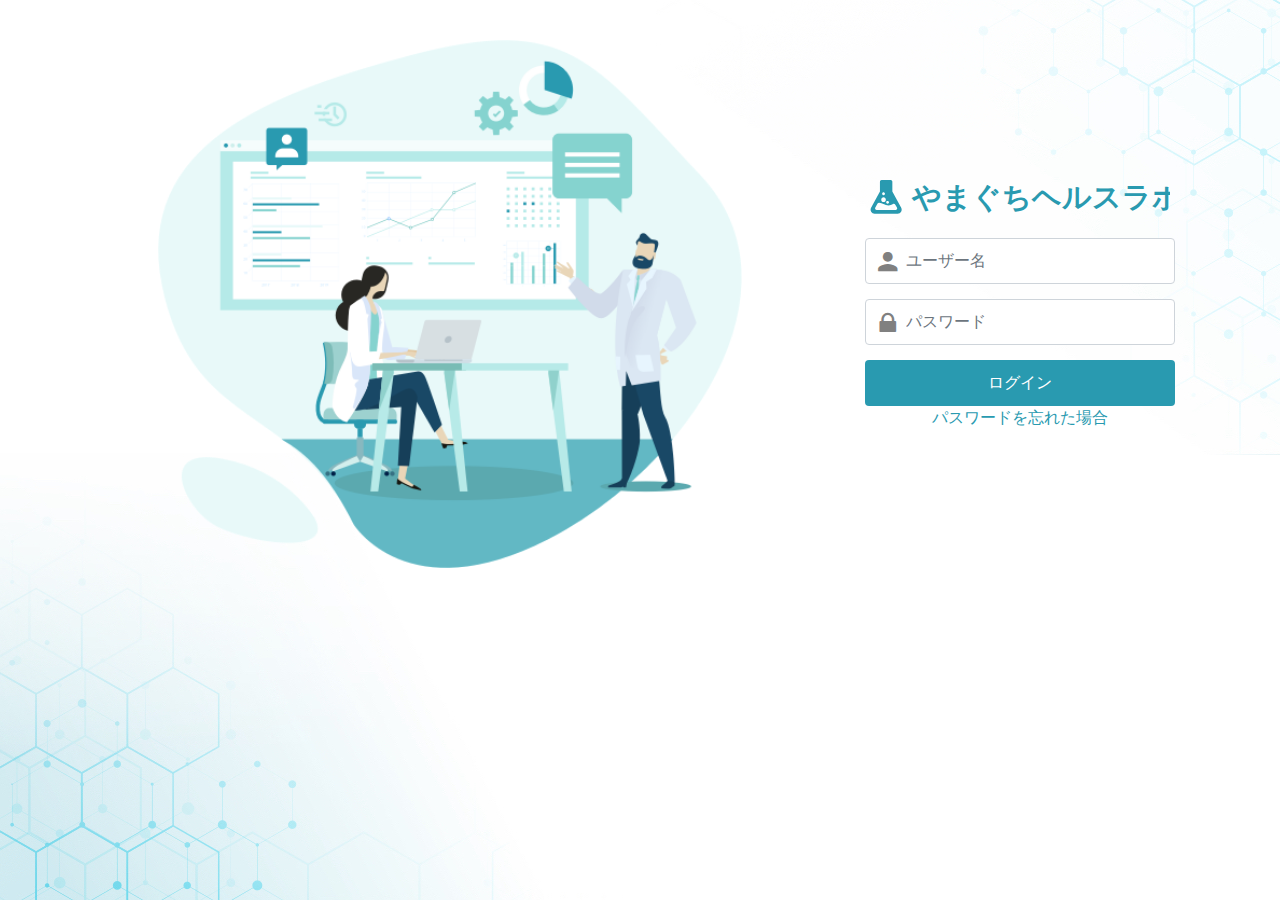
==== index.html @ 2f31c8d9 "update" ====
<!doctype html>
<html lang="en">
  <head>
    <meta charset="utf-8">
    <meta name="viewport" content="width=device-width, initial-scale=1, shrink-to-fit=no">
    <meta name="description" content="">
    <meta name="author" content="">

    <title>やまぐちヘルスラボ</title>
    <link rel="icon" type="image/png" href="assets/img/favicon.png" />
    <link href="assets/lib/bootstrap/css/bootstrap.min.css" rel="stylesheet">
    <link href="assets/css/style.css" rel="stylesheet">

  </head>

  <body class="text-center">
    <div class="bg-top"></div>
    <div class="bg-bottom"></div>
    <div class="container">
        <div class="row">
          <div class="col-sm-8">
            <div class="img-login">
                <img src="assets/img/img_login.png" width="80%" >
            </div>
          </div>
          <div class="col-sm-4">
            <form action="dashboard.html" class="form-signin">
              <img class="mb-4" src="assets/img/logo.svg" alt="" width="300" height="auto">
              
              <div class="input-container">
                <span class="icon-field icon-user"></span>
                <input class="form-control input-field" type="text" placeholder="ユーザー名" name="usrnm" required >
              </div>
              <div class="input-container">
                <span class="icon-field icon-password"></span>
                <input class="form-control input-field" type="password" placeholder="パスワード" name="password" required >
              </div>
             
              <button class="btn btn-md btn-tosca btn-block" type="submit">ログイン</button>
              <a href="#" class="color-tosca">パスワードを忘れた場合</a>
            </form>
          </div>
        </div>
      </div>
  </body>
</html>
---- assets/css/style.css ----
@font-face {
    font-family: 'YuGothic';
    src: url('../fonts/YuGothic-Medium.eot');
    src: url('../fonts/YuGothic-Medium.eot?#iefix') format('embedded-opentype'),
        url('../fonts/YuGothic-Medium.woff2') format('woff2'),
        url('../fonts/YuGothic-Medium.woff') format('woff'),
        url('../fonts/YuGothic-Medium.ttf') format('truetype');
    font-weight: 500;
    font-style: normal;
    font-display: swap;
}

@font-face {
    font-family: 'YuGothic';
    src: url('../fonts/YuGothic-Bold.eot');
    src: url('../fonts/YuGothic-Bold.eot?#iefix') format('embedded-opentype'),
        url('../fonts/YuGothic-Bold.woff2') format('woff2'),
        url('../fonts/YuGothic-Bold.woff') format('woff'),
        url('../fonts/YuGothic-Bold.ttf') format('truetype');
    font-weight: bold;
    font-style: normal;
    font-display: swap;
}

@font-face {
    font-family: 'yamaguchi';
    src:  url('../fonts/ico-yamaguchi/ico-yamaguchi.eot');
    src:  url('../fonts/ico-yamaguchi/ico-yamaguchi.eot#iefix') format('embedded-opentype'),
      url('../fonts/ico-yamaguchi/ico-yamaguchi.ttf') format('truetype'),
      url('../fonts/ico-yamaguchi/ico-yamaguchi.woff') format('woff'),
      url('../fonts/ico-yamaguchi/ico-yamaguchi.svg#ico-yamaguchi') format('svg');
    font-weight: normal;
    font-style: normal;
    font-display: block;
}

[class^="icon-"], [class*=" icon-"] {
    /* use !important to prevent issues with browser extensions that change fonts */
    font-family: 'yamaguchi' !important;
    speak: never;
    font-style: normal;
    font-weight: normal;
    font-variant: normal;
    text-transform: none;
    line-height: 1;
  
    /* Better Font Rendering =========== */
    -webkit-font-smoothing: antialiased;
    -moz-osx-font-smoothing: grayscale;
  }
  
  .icon-add:before {
    content: "\e900";
  }
  .icon-search:before {
    content: "\e901";
  }
  .icon-close:before {
    content: "\e902";
  }
  .icon-download:before {
    content: "\e903";
  }
  .icon-edit:before {
    content: "\e904";
  }
  .icon-edit2:before {
    content: "\e905";
  }
  .icon-home:before {
    content: "\e906";
  }
  .icon-logo:before {
    content: "\e907";
  }
  .icon-member:before {
    content: "\e908";
  }
  .icon-menu:before {
    content: "\e909";
  }
  .icon-minus:before {
    content: "\e90a";
  }
  .icon-next:before {
    content: "\e90b";
  }
  .icon-password:before {
    content: "\e90c";
  }
  .icon-plus:before {
    content: "\e90d";
  }
  .icon-prev:before {
    content: "\e90e";
  }
  .icon-role:before {
    content: "\e90f";
  }
  .icon-screening:before {
    content: "\e910";
  }
  .icon-setting:before {
    content: "\e911";
  }
  .icon-trash:before {
    content: "\e912";
  }
  .icon-upload:before {
    content: "\e913";
  }
  .icon-user:before {
    content: "\e914";
  }
  .icon-view:before {
    content: "\e915";
  }

html,
body {
  height: 100%;
  font-family: 'YuGothic', sans-serif !important;
}
body {
  display: -ms-flexbox;
  display: -webkit-box;
  display: flex;
  -ms-flex-align: center;
  -ms-flex-pack: center;
  -webkit-box-align: center;
  /* align-items: center; */
  -webkit-box-pack: center;
  justify-content: center;
  padding-top: 40px;
  padding-bottom: 40px;
  background-color: #ffffff;
}
ul {
  display: block;
  list-style-type: disc;
  margin-block-start: 0em;
  margin-block-end: 0em;
  margin-inline-start: 0px;
  margin-inline-end: 0px;
  padding-inline-start: 0px;
}
.pt-30 {
  padding-top:30px;
}
.btn-tosca {
    background-color:#299AB0;
    color:#fff
}
.btn-md {
    padding:10px 0px 
}
.color-tosca {
    color:#299AB0;
}
/* Layout */
.background-white {
  background:#fff;
}
.clearfix {
  clear:both
}
.bg-top {
    width: 100%;
    height: 100%;
    background-image: url(../img/img_bg_login_top.jpg);
    background-repeat: no-repeat;
    background-position: top right;
    position: absolute;
    top: 0;
    right: 0;
}
.bg-bottom{
    width: 100%;
    height: 100%;
    background-image: url(../img/img_bg_login_bottom.jpg);
    background-repeat: no-repeat;
    background-position: bottom left;
    position: absolute;
    bottom: 0;
    left: 0;
}

.form-signin {
    padding:140px 20px
}
.input-container {
    display: flex;
    width: 100%;
    margin-bottom: 15px;
  }
.icon-field {
padding: 12px;
color: grey;
text-align: center;
position: absolute;
font-size: 22px;
}
.input-field {
padding: 10px 10px 10px 40px;

}
  
body .side-menu .navbar-header-tosca  {
  background-color:#299AB0 !important;
}
body .side-menu .navbar-header-tosca  a, body .side-menu .navbar-header-tosca  a:hover {
  color:#fff;
}

body .content-container .side-menu {
  background: #0C333B;
}
.navbar-default {
  background-color:transparent !important;
}
nav .navbar-nav {
  width:100%
}
body .content-container .side-menu .navbar-nav li{
  padding: 10px 0px 0px;
}
body .content-container .side-menu .navbar-nav li .active {
  background:#F79655 !important;
  color:#fff
}
body .content-container .side-menu .navbar-nav li .active a{
  background-color:#F79655 !important;
  color:#fff
}
.app-container .content-container .navbar-top {
  background:#fff !important;
}
nav .navbar-nav ul li.active{
  background-color:#F79655 !important;
} 
body .navbar-nav ul li.active a, body .navbar-nav ul li.active a .icon {
  color:#fff !important;
}
.app-container .content-container .side-menu {
  float:left;
  left:0;
  bottom:0 !important;
}
.app-container {
  width:100%
}
.app-container.expanded .content-container .side-menu .navbar-nav li.dropdown>a:after {

}
.navbar-nav ul li a {
  color:#299AB0!important;
  font-family: 'YuGothic', sans-serif !important;
}

.navbar-nav ul li a .icon{
  font-size: 25px !important;
  color:#299AB0!important;
}
.panel-collapse .panel-body  {
  background:#052B32;
  padding:0px
}
.widget-container {
  padding: 15px 25px 25px;
}
.panel-wrap {
  border: 1px solid #eee;
  padding:20px;
  border-radius:5px;
  min-height: 320px;
}
.panel-wrap .title, .title{
  text-align:left;
  color:#299AB0;
  font-weight:bold;;
}

.panel-custom {
  padding:20px 10px !important;
  margin: 10px 20px !important;
}
.title-page {
  font-weight: bold;
  color: #0C333B;
  padding: 18px 11px 10px 11px;
  font-size: 22px;
}
.member {
  width: 180px;
  height: 180px;
  border: 9px solid #CCEFF5;
  border-radius: 50%;
  margin: 30px auto;
}
.total-member-wrap {
  font-size: 60px;
  position: relative;
  padding: 35px 0px;
  color:#299AB0;
}
.total-member-wrap span {
  font-size:20px;
}
.navbar-nav.navbar-right li.dropdown.open .dropdown-menu {
  display: block;
  position: absolute !important;
}
.logo-icon-container .icon-logo {
  font-size:25px;
  padding: 18px 0px;
}
.title-profile {
  float:left !important;
  padding-right:8px;
}
.title-profile span {
  color:#299AB0 !important;
  padding-right:10px;
  font-weight:bold;;
}
.navbar-right {
  position: absolute !important;
  right: 20px !important;

}
.icon-gender {
  position: absolute;
  left: 0;
  right: 10px;
  top: 0;
  bottom: 0;
  height: 50px;
  width: 100%;
  margin: auto;
}
.chart {
  position: relative;
}
#myChart {
  margin:auto
}
ol.breadcrumb {
  border:none;
}
ol.breadcrumb li {
  font-size:18px;
}
ol.breadcrumb li.active {
  color:#299AB0;

}
.content-wrap {
  height:300px;
  overflow-x: hidden;
  overflow-y: scroll;
}
.content-wrap {
  margin:auto;
}
#genderchart {
  width:200px;
  height:200px;
  margin:30px auto;
}
.donutcharts {
  position: relative;
}
.hamburger-inner, .hamburger-inner:after, .hamburger-inner:before{
  background: #299AB0 !important;
}
.breadcrumb li .icon:before {

}
.breadcrumb li span.icon {
  font-size:24px;
}
.breadcrumb li .icon:before {
  top: 4px;
  position: relative;
}
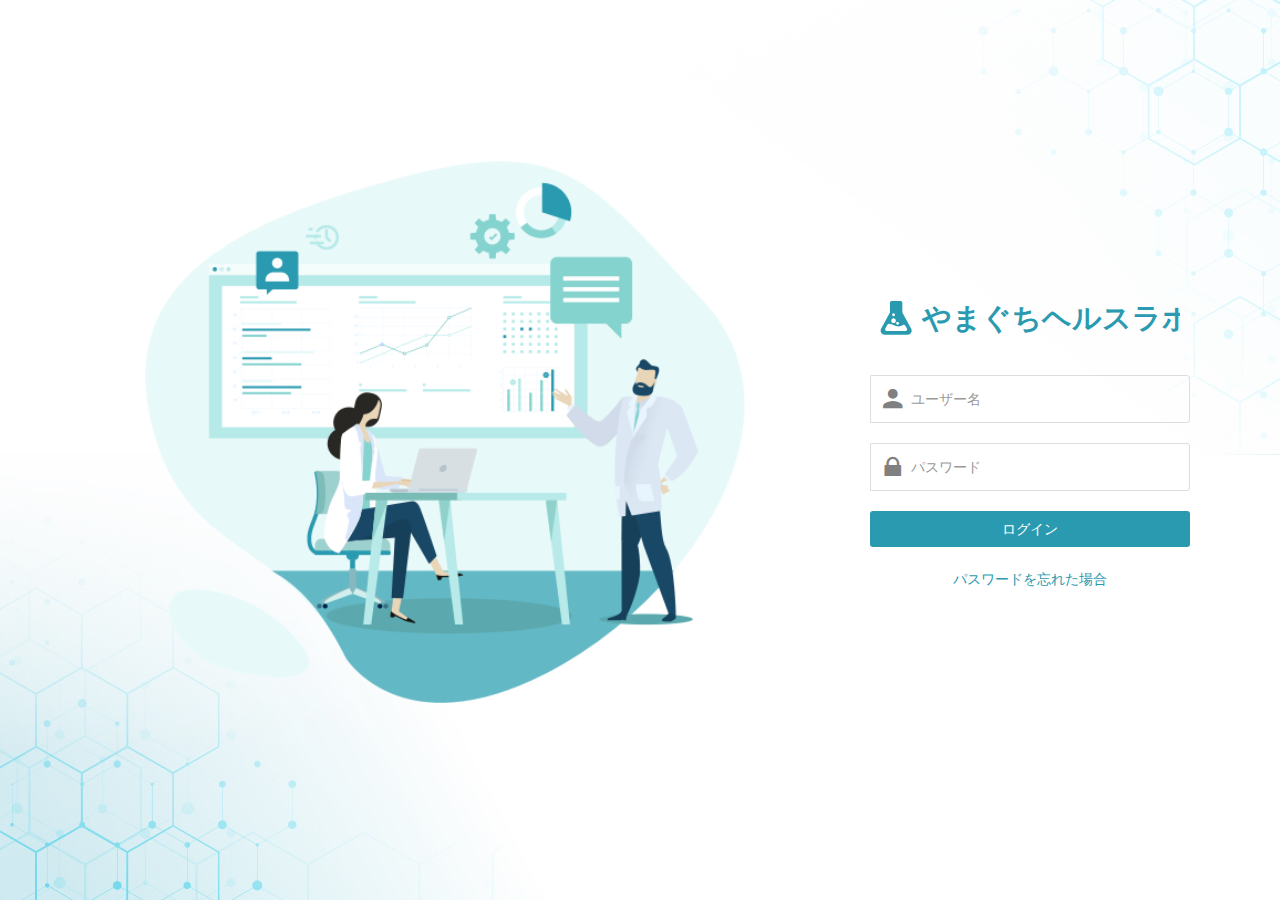
==== commit f1eaecd8: "update" ====
--- a/index.html
+++ b/index.html
@@ -6,14 +6,19 @@
     <meta name="description" content="">
     <meta name="author" content="">
 
-    <title>やまぐちヘルスラボ</title>
     <link rel="icon" type="image/png" href="assets/img/favicon.png" />
-    <link href="assets/lib/bootstrap/css/bootstrap.min.css" rel="stylesheet">
+
+    <title>やまぐちヘルスラボ </title>
+
+    <!-- <link href="assets/lib/bootstrap/css/bootstrap.min.css" rel="stylesheet"> -->
     <link href="assets/css/style.css" rel="stylesheet">
 
+    <!-- don't copy or edit, this library generate from voyager -->
+    <link rel="stylesheet" href="assets/lib/voyager/app.css">
+    
   </head>
 
-  <body class="text-center">
+  <body class="login-wrap">
     <div class="bg-top"></div>
     <div class="bg-bottom"></div>
     <div class="container">
@@ -25,22 +30,24 @@
           </div>
           <div class="col-sm-4">
             <form action="dashboard.html" class="form-signin">
-              <img class="mb-4" src="assets/img/logo.svg" alt="" width="300" height="auto">
-              
-              <div class="input-container">
+              <img class="mb-40" src="assets/img/logo.svg" alt="" width="300" height="auto">
+
+              <div class="input-group">
                 <span class="icon-field icon-user"></span>
                 <input class="form-control input-field" type="text" placeholder="ユーザー名" name="usrnm" required >
               </div>
-              <div class="input-container">
+              <div class="input-group">
                 <span class="icon-field icon-password"></span>
                 <input class="form-control input-field" type="password" placeholder="パスワード" name="password" required >
               </div>
              
               <button class="btn btn-md btn-tosca btn-block" type="submit">ログイン</button>
+              <div class="clearfix"></div>
               <a href="#" class="color-tosca">パスワードを忘れた場合</a>
             </form>
           </div>
         </div>
       </div>
+      <script type="text/javascript" src="assets//lib/voyager/app.js"></script>
   </body>
 </html>--- a/assets/css/style.css
+++ b/assets/css/style.css
@@ -128,12 +128,15 @@
   -ms-flex-align: center;
   -ms-flex-pack: center;
   -webkit-box-align: center;
-  /* align-items: center; */
+  
   -webkit-box-pack: center;
   justify-content: center;
   padding-top: 40px;
   padding-bottom: 40px;
   background-color: #ffffff;
+}
+body.login-wrap {
+align-items: center;
 }
 ul {
   display: block;
@@ -146,6 +149,9 @@
 }
 .pt-30 {
   padding-top:30px;
+}
+.mb-40 {
+  margin-bottom: 40px;
 }
 .btn-tosca {
     background-color:#299AB0;
@@ -186,7 +192,9 @@
 }
 
 .form-signin {
-    padding:140px 20px
+    padding:140px 20px;
+    margin: auto;
+    text-align: center;
 }
 .input-container {
     display: flex;
@@ -199,6 +207,7 @@
 text-align: center;
 position: absolute;
 font-size: 22px;
+left: 0;
 }
 .input-field {
 padding: 10px 10px 10px 40px;
@@ -274,7 +283,7 @@
   border-radius:5px;
   min-height: 320px;
 }
-.panel-wrap .title, .title{
+.panel-wrap .title, .title-content{
   text-align:left;
   color:#299AB0;
   font-weight:bold;;
@@ -382,4 +391,41 @@
 .breadcrumb li .icon:before {
   top: 4px;
   position: relative;
+}
+.latest {
+  margin-top:20px;
+}
+.latest ul li {
+  float:left;
+  display:inline-flex;
+  border-top:1px solid #eed;
+  padding:10px 20px;
+}
+.latest ul {
+  list-style:none;
+  display:inline-block;
+  float: left;
+}
+.latest ul li div {
+  padding-right:40px;
+}
+body.login-wrap .form-control {
+  border:1px solid #ddd !important;
+  background-color:transparent !important;
+  padding:15px 0px 15px 40px;
+  height: 48px;
+}
+body.login-wrap .input-group {
+  margin-bottom:20px !important;
+  width:100%;
+}
+.form-signin a {
+  text-align:center;
+  padding:20px 0px;
+  position: relative;
+    top: 16px;
+}
+.img-login {
+  margin:auto;
+  text-align:center;;
 }